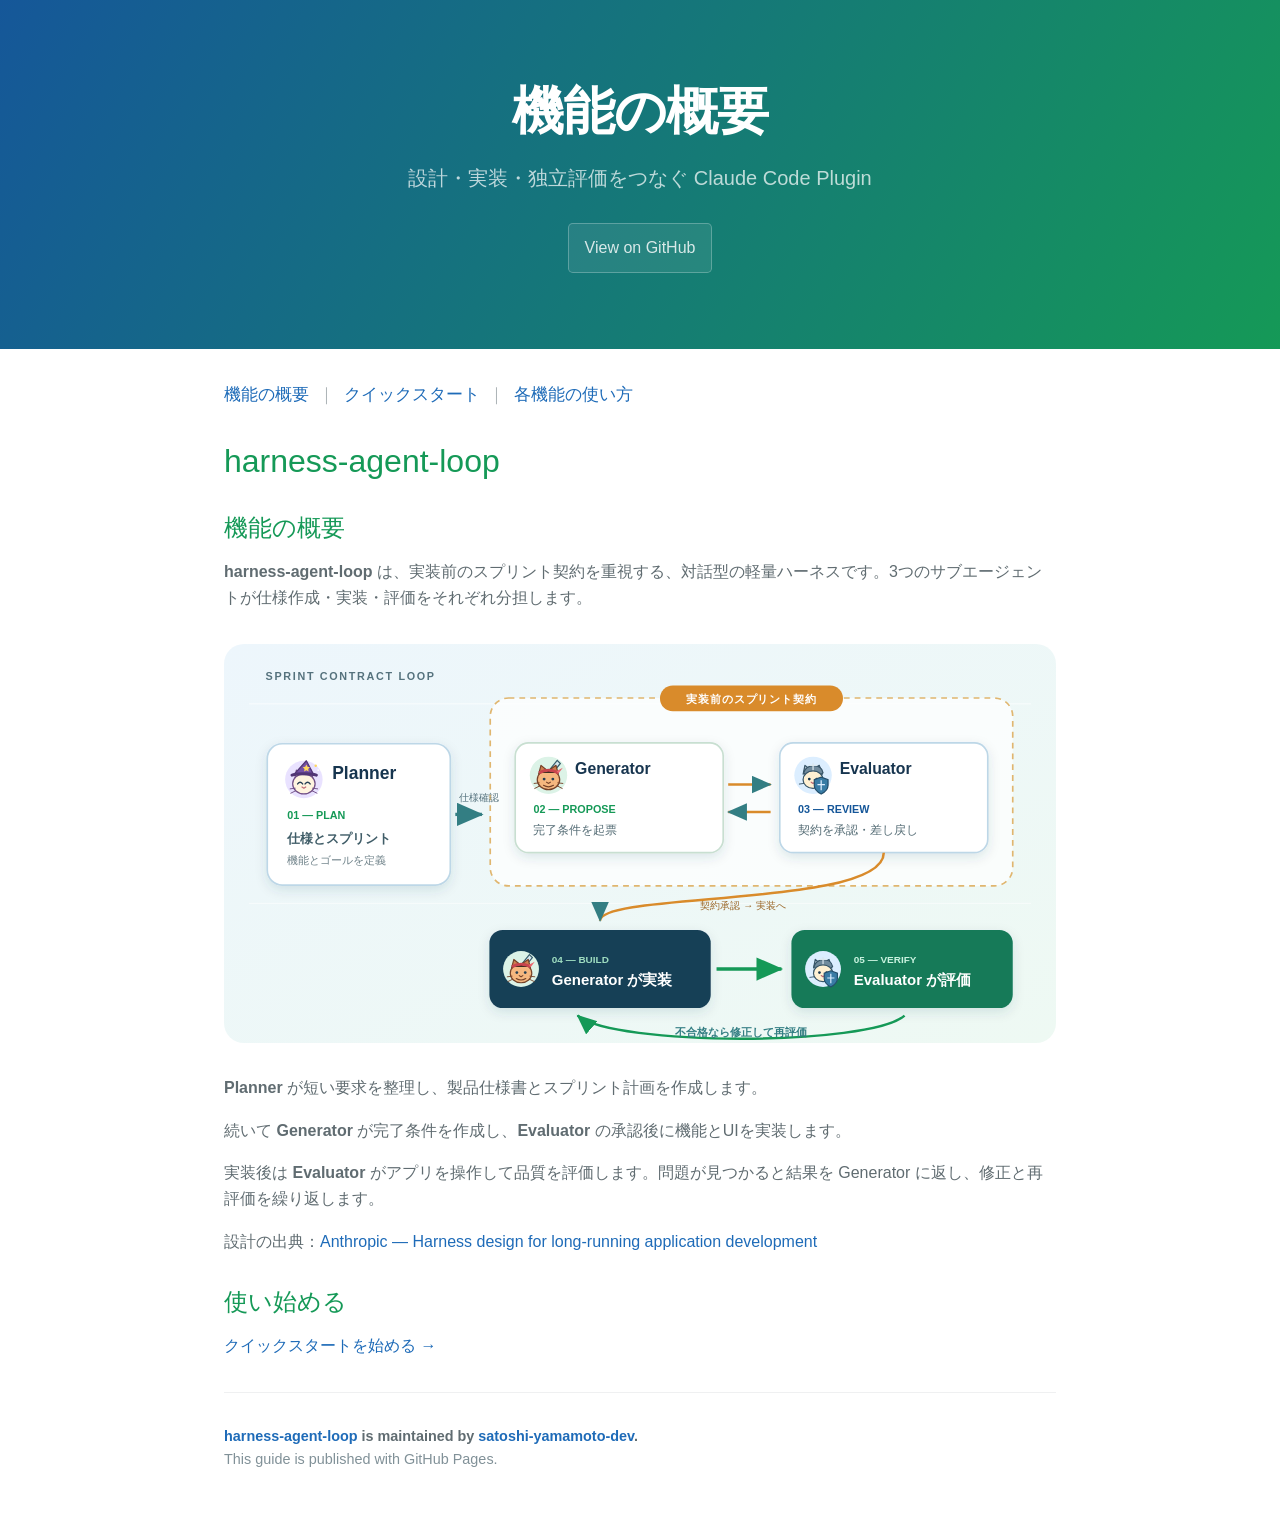
==== docs/index.html @ 73f6a07a "Publish guide from docs branch source" ====
<!doctype html>
<html lang="ja"><head><meta charset="utf-8"><meta name="viewport" content="width=device-width,initial-scale=1"><meta name="description" content="harness-agent-loopの機能概要"><title>機能の概要 | harness-agent-loop</title><link rel="stylesheet" href="assets/style.css"></head>
<body><a class="skip-link" href="#content">本文へ移動</a>
<header class="page-header"><h1>機能の概要</h1><p>設計・実装・独立評価をつなぐ Claude Code Plugin</p><a class="github-button" href="https://github.com/satoshi-yamamoto-dev/harness-agent-loop">View on GitHub</a></header>
<main id="content" class="main-content">
  <nav class="site-nav" aria-label="ユーザーガイド"><a aria-current="page" href="./">機能の概要</a><span class="separator">｜</span><a href="setup.html">クイックスタート</a><span class="separator">｜</span><a href="usage.html">各機能の使い方</a></nav>
  <h1>harness-agent-loop</h1><h2>機能の概要</h2>
  <p><strong>harness-agent-loop</strong> は、実装前のスプリント契約を重視する、対話型の軽量ハーネスです。3つのサブエージェントが仕様作成・実装・評価をそれぞれ分担します。</p>
  <img class="flow-image" src="assets/agent-flow.svg" alt="魔法使い猫のPlanner、剣士猫のGenerator、盾と鎧の猫Evaluatorが契約・実装・評価を進める流れ">
  <p><strong>Planner</strong> が短い要求を整理し、製品仕様書とスプリント計画を作成します。</p>
  <p>続いて <strong>Generator</strong> が完了条件を作成し、<strong>Evaluator</strong> の承認後に機能とUIを実装します。</p>
  <p>実装後は <strong>Evaluator</strong> がアプリを操作して品質を評価します。問題が見つかると結果を Generator に返し、修正と再評価を繰り返します。</p>
  <p>設計の出典：<a href="https://www.anthropic.com/engineering/harness-design-long-running-apps">Anthropic — Harness design for long-running application development</a></p>
  <h2>使い始める</h2><p><a href="setup.html">クイックスタートを始める →</a></p>
  <footer class="site-footer"><span class="site-footer-owner"><a href="https://github.com/satoshi-yamamoto-dev/harness-agent-loop">harness-agent-loop</a> is maintained by <a href="https://github.com/satoshi-yamamoto-dev">satoshi-yamamoto-dev</a>.</span><span class="site-footer-credits">This guide is published with GitHub Pages.</span></footer>
</main></body></html>
---- docs/assets/style.css ----
:root { --blue:#155799; --green:#159957; --ink:#606c71; --heading:#159957; --link:#1e6bb8; --line:#eff0f1; --code:#f3f6f8; }
* { box-sizing:border-box; }
html { scroll-behavior:smooth; }
body { margin:0; color:var(--ink); background:#fff; font-family:"Open Sans","Helvetica Neue",Helvetica,Arial,sans-serif; font-size:16px; line-height:1.65; }
a { color:var(--link); text-decoration:none; }
a:hover { text-decoration:underline; }
a:focus-visible { outline:3px solid #f0b44d; outline-offset:3px; }
.skip-link { position:absolute; top:-80px; left:16px; z-index:2; padding:8px 12px; background:#fff; }
.skip-link:focus { top:12px; }
.page-header { padding:5rem 1rem 4.8rem; color:#fff; text-align:center; background:linear-gradient(120deg,var(--blue),var(--green)); }
.page-header h1 { margin:0; font-size:3.25rem; line-height:1.2; letter-spacing:-.02em; }
.page-header p { margin:1.25rem 0 0; color:rgba(255,255,255,.72); font-size:1.25rem; }
.github-button { display:inline-block; margin-top:1.75rem; padding:.65rem 1rem; color:rgba(255,255,255,.82); border:1px solid rgba(255,255,255,.25); border-radius:.3rem; background:rgba(255,255,255,.08); }
.github-button:hover { text-decoration:none; background:rgba(255,255,255,.16); }
.main-content { max-width:64rem; margin:0 auto; padding:2rem 6rem 3rem; }
.site-nav { margin-bottom:2rem; font-size:1.05rem; }
.site-nav a { display:inline-block; }
.separator { margin:0 .55rem; color:#aeb5b8; }
.main-content h1,.main-content h2,.main-content h3 { color:var(--heading); font-weight:400; line-height:1.25; }
.main-content h1 { margin:1.25rem 0 1rem; font-size:2rem; }
.main-content h2 { margin:2rem 0 1rem; font-size:1.5rem; }
.main-content h3 { margin:1.5rem 0 .6rem; font-size:1.15rem; }
.main-content p { margin:1rem 0; }
.main-content li+li { margin-top:.35rem; }
.flow-image { display:block; width:100%; max-width:850px; height:auto; margin:2rem auto; }
code { padding:.12rem .28rem; color:#567482; background:var(--code); border-radius:.2rem; font-family:Consolas,"Liberation Mono",monospace; font-size:.9em; }
pre { margin:1rem 0; padding:.9rem 1rem; overflow:auto; background:var(--code); border-radius:.3rem; }
pre code { padding:0; color:#567482; background:transparent; }
table { display:block; width:100%; overflow:auto; border-collapse:collapse; }
th,td { padding:.55rem .8rem; border:1px solid #dfe2e5; text-align:left; }
th { font-weight:600; background:#f7f8f9; }
.notice { margin:1.25rem 0; padding:.8rem 1rem; border-left:.3rem solid var(--green); background:#f4faf7; }
.page-links { margin-top:2.5rem; }
.site-footer { margin-top:2rem; padding-top:2rem; border-top:1px solid var(--line); font-size:.9rem; }
.site-footer-owner { display:block; font-weight:600; }
.site-footer-credits { display:block; color:#819198; }
@media(max-width:720px) { .page-header{padding:3.2rem 1rem 3rem}.page-header h1{font-size:2.15rem}.page-header p{font-size:1.05rem}.main-content{padding:1.6rem 1.25rem 2rem}.separator{margin:0 .25rem} }
@media(prefers-reduced-motion:reduce) { html{scroll-behavior:auto} }
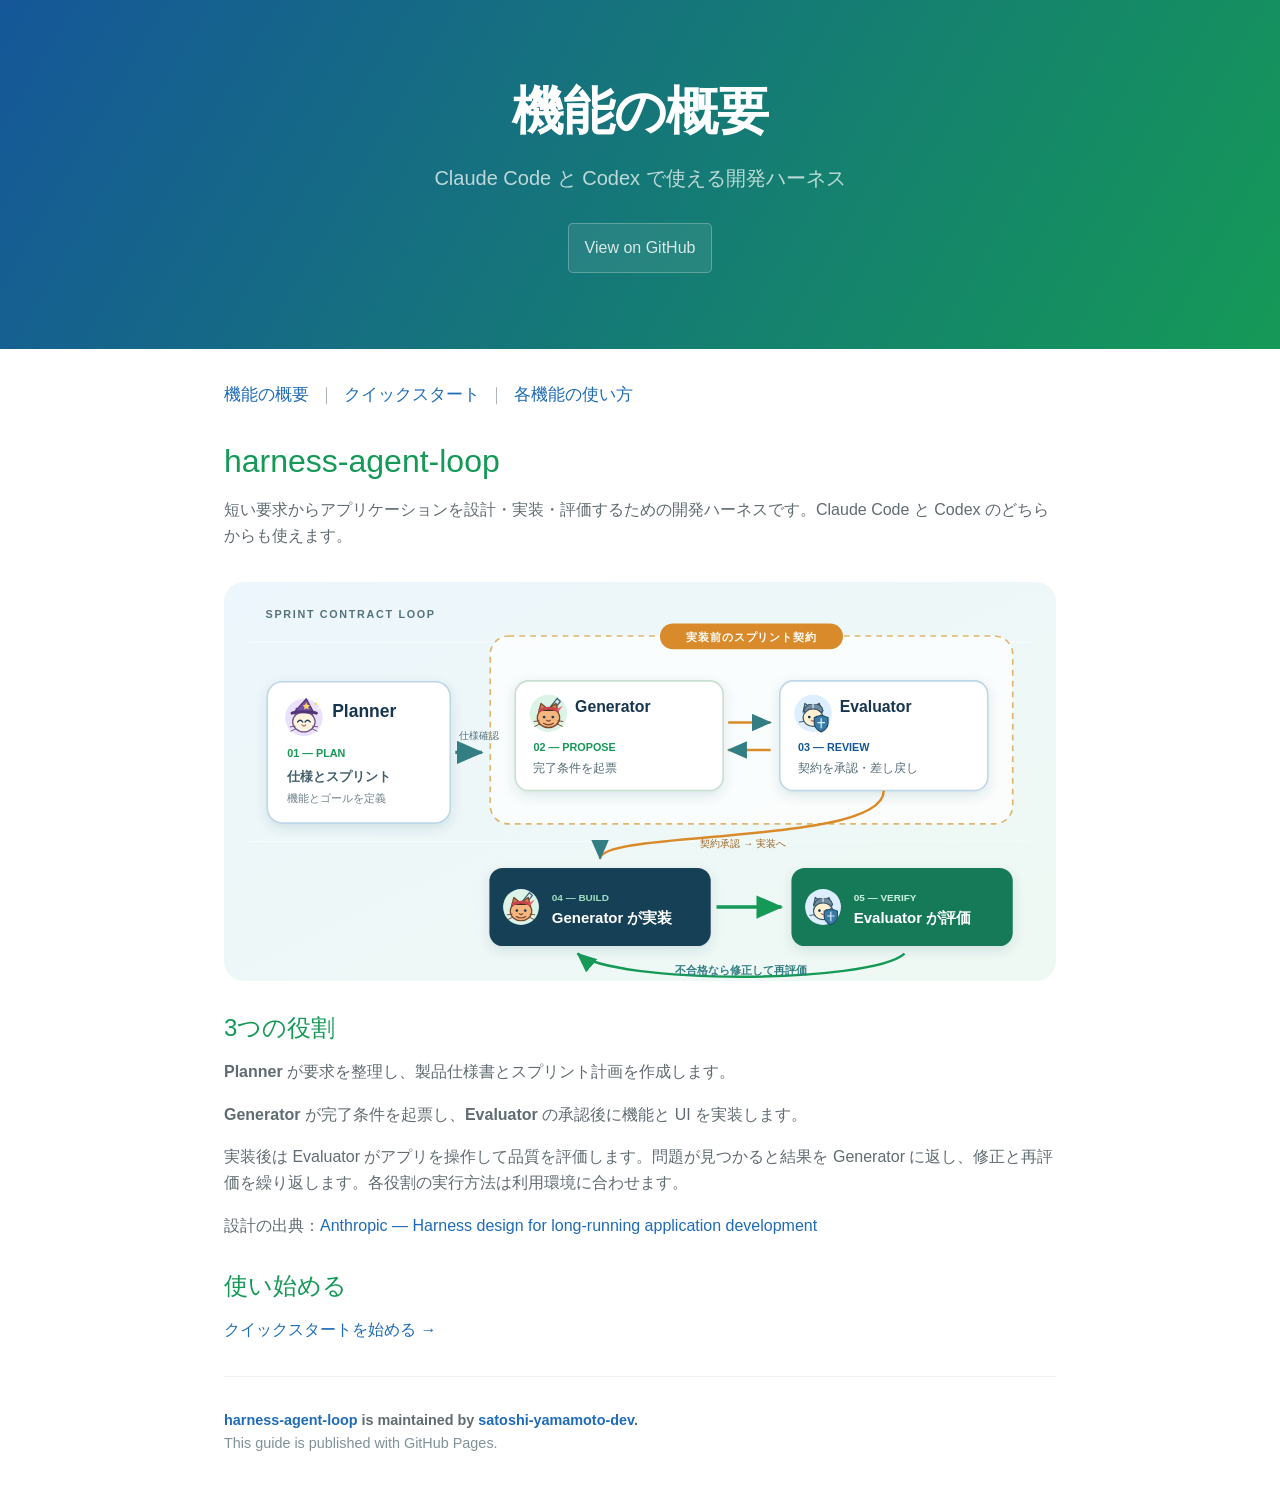
==== commit 8ffe51e5: "feat: Claude Code と Codex の両対応プラグイン構成を追加 Claude Code 用資源を cc/agent-loop に移し、既存のマーケットプレイス名と起動コマンドを維持し" ====
--- a/docs/index.html
+++ b/docs/index.html
@@ -1,16 +1,32 @@
 <!doctype html>
-<html lang="ja"><head><meta charset="utf-8"><meta name="viewport" content="width=device-width,initial-scale=1"><meta name="description" content="harness-agent-loopの機能概要"><title>機能の概要 | harness-agent-loop</title><link rel="stylesheet" href="assets/style.css"></head>
-<body><a class="skip-link" href="#content">本文へ移動</a>
-<header class="page-header"><h1>機能の概要</h1><p>設計・実装・独立評価をつなぐ Claude Code Plugin</p><a class="github-button" href="https://github.com/satoshi-yamamoto-dev/harness-agent-loop">View on GitHub</a></header>
+<html lang="ja">
+<head>
+  <meta charset="utf-8">
+  <meta name="viewport" content="width=device-width,initial-scale=1">
+  <meta name="description" content="harness-agent-loopの機能概要">
+  <title>機能の概要 | harness-agent-loop</title>
+  <link rel="stylesheet" href="assets/style.css">
+</head>
+<body>
+<a class="skip-link" href="#content">本文へ移動</a>
+<header class="page-header">
+  <h1>機能の概要</h1>
+  <p>Claude Code と Codex で使える開発ハーネス</p>
+  <a class="github-button" href="https://github.com/satoshi-yamamoto-dev/harness-agent-loop">View on GitHub</a>
+</header>
 <main id="content" class="main-content">
   <nav class="site-nav" aria-label="ユーザーガイド"><a aria-current="page" href="./">機能の概要</a><span class="separator">｜</span><a href="setup.html">クイックスタート</a><span class="separator">｜</span><a href="usage.html">各機能の使い方</a></nav>
-  <h1>harness-agent-loop</h1><h2>機能の概要</h2>
-  <p><strong>harness-agent-loop</strong> は、実装前のスプリント契約を重視する、対話型の軽量ハーネスです。3つのサブエージェントが仕様作成・実装・評価をそれぞれ分担します。</p>
-  <img class="flow-image" src="assets/agent-flow.svg" alt="魔法使い猫のPlanner、剣士猫のGenerator、盾と鎧の猫Evaluatorが契約・実装・評価を進める流れ">
-  <p><strong>Planner</strong> が短い要求を整理し、製品仕様書とスプリント計画を作成します。</p>
-  <p>続いて <strong>Generator</strong> が完了条件を作成し、<strong>Evaluator</strong> の承認後に機能とUIを実装します。</p>
-  <p>実装後は <strong>Evaluator</strong> がアプリを操作して品質を評価します。問題が見つかると結果を Generator に返し、修正と再評価を繰り返します。</p>
+  <h1>harness-agent-loop</h1>
+  <p>短い要求からアプリケーションを設計・実装・評価するための開発ハーネスです。Claude Code と Codex のどちらからも使えます。</p>
+  <img class="flow-image" src="assets/agent-flow.svg" alt="Planner、Generator、Evaluatorが契約・実装・評価を進める流れ">
+  <h2>3つの役割</h2>
+  <p><strong>Planner</strong> が要求を整理し、製品仕様書とスプリント計画を作成します。</p>
+  <p><strong>Generator</strong> が完了条件を起票し、<strong>Evaluator</strong> の承認後に機能と UI を実装します。</p>
+  <p>実装後は Evaluator がアプリを操作して品質を評価します。問題が見つかると結果を Generator に返し、修正と再評価を繰り返します。各役割の実行方法は利用環境に合わせます。</p>
   <p>設計の出典：<a href="https://www.anthropic.com/engineering/harness-design-long-running-apps">Anthropic — Harness design for long-running application development</a></p>
-  <h2>使い始める</h2><p><a href="setup.html">クイックスタートを始める →</a></p>
+  <h2>使い始める</h2>
+  <p><a href="setup.html">クイックスタートを始める →</a></p>
   <footer class="site-footer"><span class="site-footer-owner"><a href="https://github.com/satoshi-yamamoto-dev/harness-agent-loop">harness-agent-loop</a> is maintained by <a href="https://github.com/satoshi-yamamoto-dev">satoshi-yamamoto-dev</a>.</span><span class="site-footer-credits">This guide is published with GitHub Pages.</span></footer>
-</main></body></html>
+</main>
+</body>
+</html>
--- a/docs/assets/style.css
+++ b/docs/assets/style.css
@@ -36,3 +36,18 @@
 .site-footer-credits { display:block; color:#819198; }
 @media(max-width:720px) { .page-header{padding:3.2rem 1rem 3rem}.page-header h1{font-size:2.15rem}.page-header p{font-size:1.05rem}.main-content{padding:1.6rem 1.25rem 2rem}.separator{margin:0 .25rem} }
 @media(prefers-reduced-motion:reduce) { html{scroll-behavior:auto} }
+
+/* 製品別の手順。ラジオボタンで切り替えるため JavaScript は不要。 */
+.platform-tabs { margin:1.75rem 0 2rem; }
+.platform-tabs > input { position:absolute; width:1px; height:1px; opacity:0; }
+.tab-list { display:flex; gap:.35rem; border-bottom:1px solid #dfe2e5; }
+.tab-list label { display:inline-block; padding:.65rem 1rem; color:var(--link); cursor:pointer; border:1px solid transparent; border-radius:.35rem .35rem 0 0; }
+.tab-list label:hover { background:#f3f6f8; }
+.platform-tabs > input:first-of-type:checked ~ .tab-list label:first-child,
+.platform-tabs > input:nth-of-type(2):checked ~ .tab-list label:nth-child(2) { color:var(--heading); background:#fff; border-color:#dfe2e5; border-bottom-color:#fff; font-weight:600; }
+.platform-tabs > input:first-of-type:focus-visible ~ .tab-list label:first-child,
+.platform-tabs > input:nth-of-type(2):focus-visible ~ .tab-list label:nth-child(2) { outline:3px solid #f0b44d; outline-offset:2px; }
+.tab-panel { display:none; padding:.5rem 0 1rem; }
+.platform-tabs > input:first-of-type:checked ~ .claude-panel,
+.platform-tabs > input:nth-of-type(2):checked ~ .codex-panel { display:block; }
+@media(max-width:480px) { .tab-list label { flex:1; text-align:center; padding:.6rem .3rem; } }
